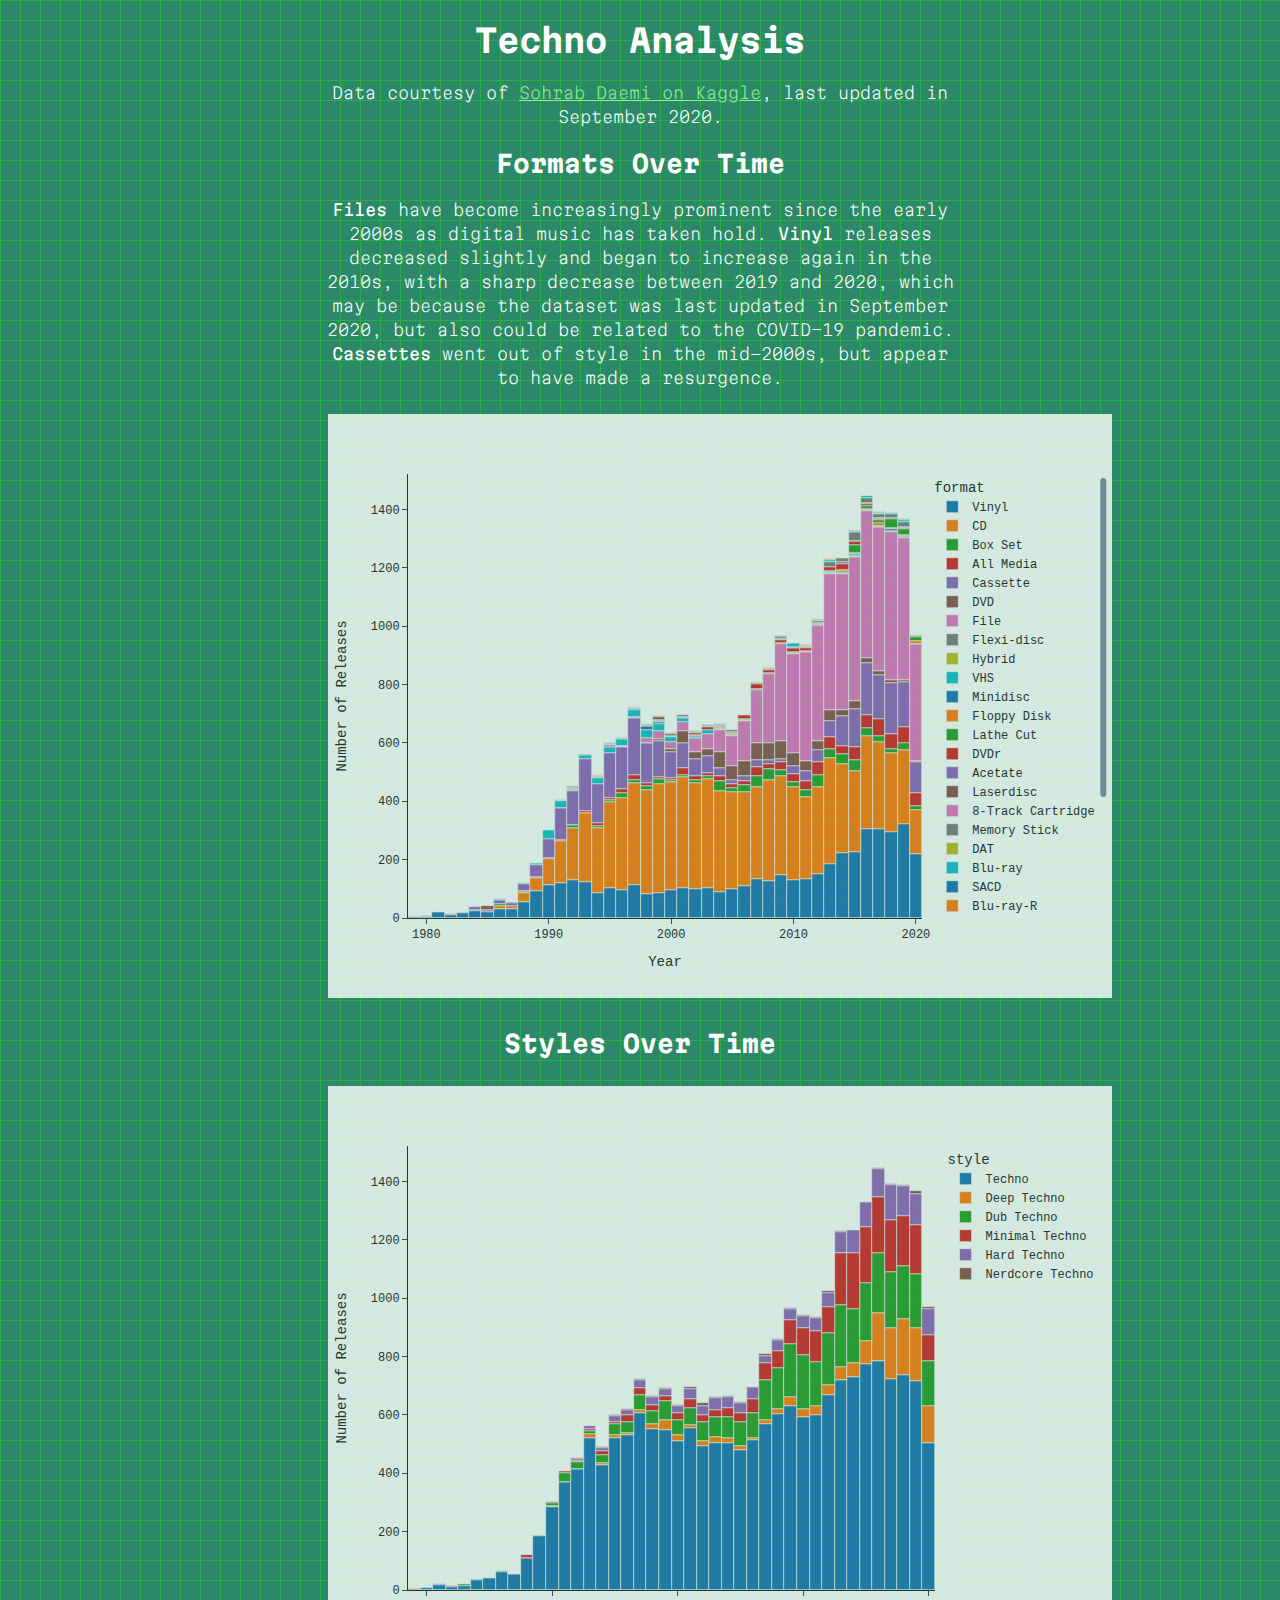
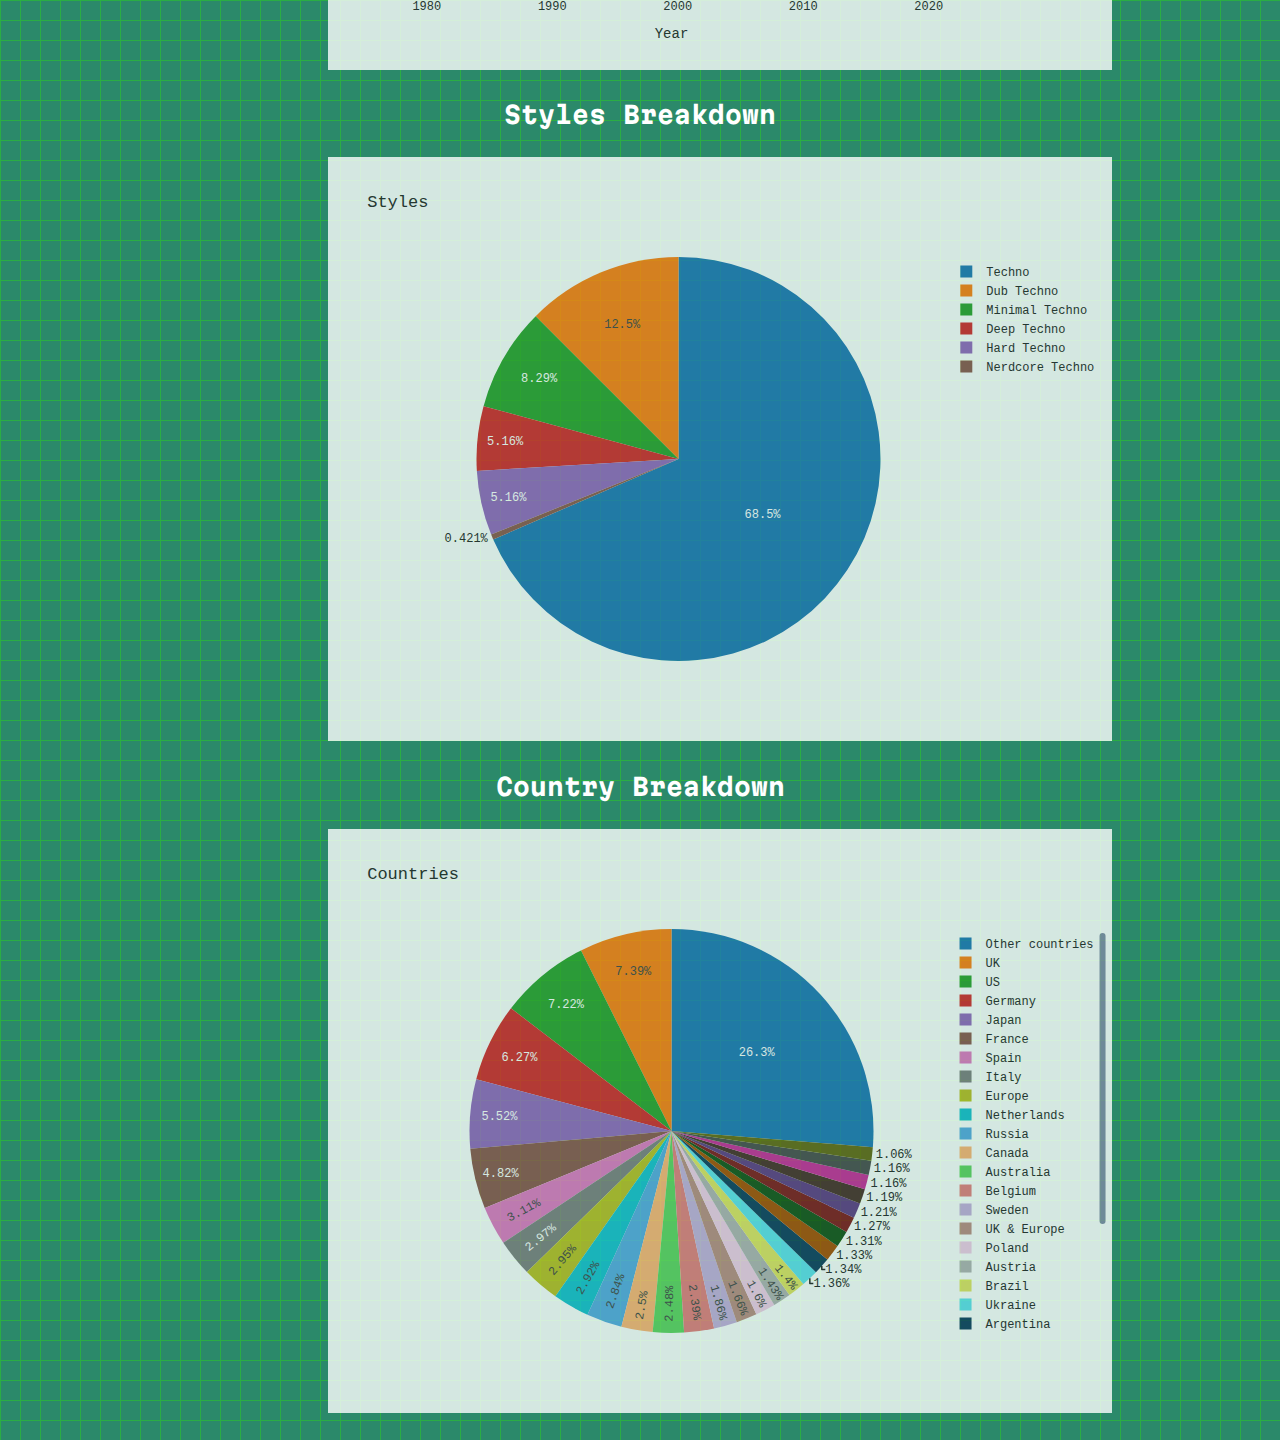
==== index.html @ 3f31d0ef "initial commit" ====
<!DOCTYPE html>
<head>
    <link rel="preconnect" href="https://fonts.googleapis.com">
    <link rel="preconnect" href="https://fonts.gstatic.com" crossorigin>
    <link href="https://fonts.googleapis.com/css2?family=Martian+Mono:wght@100;200;400;500;700;800&display=swap" rel="stylesheet">
    <style>
        @import url('https://fonts.googleapis.com/css2?family=Martian+Mono:wght@100;200;400;500;700;800&display=swap');
        body {
            color: #ffffff;
            text-align: center;
            font-family: 'Martian Mono', monospace;
            background-color: #2b896a;
            background-image:  linear-gradient(#2aad44 1px, transparent 1px), linear-gradient(to right, #2aad44 1px, #2b896a 1px);
            background-size: 20px 20px;
            margin: 1em 20em;
        }
        a {
            color: lightgreen;
        }
        p {
            font-weight: 200;
            font-size: 1em;
            line-height: 1.5em;
        }
        iframe {
            margin: 0;
            padding: 0;
            border: 0;
            opacity: 0.8;
        }
        h1, h2, h3, h4, h5, h6 {
            font-weight: 700;
            letter-spacing: 0em;
        }
    </style>
</head>
<body>
    <h1>Techno Analysis</h1>

    <p>Data courtesy of <a href="https://www.kaggle.com/datasets/sohrabdaemi/discogs-database-all-release-data">Sohrab Daemi on Kaggle</a>, last updated in September 2020.</p>

    <h2>Formats Over Time</h2>
    <p><strong>Files</strong> have become increasingly prominent since the early 2000s as digital music has taken hold. <strong>Vinyl</strong> releases decreased slightly and began to increase again in the 2010s, with a sharp decrease between 2019 and 2020, which may be because the dataset was last updated in September 2020, but also could be related to the COVID-19 pandemic. <strong>Cassettes</strong> went out of style in the mid-2000s, but appear to have made a resurgence.</strong></p>
    <iframe src="fig_format_year.html" width="800" height="600"></iframe>

    <h2>Styles Over Time</h2>
    <iframe src="fig_style_year.html" width="800" height="600"></iframe>

    <h2>Styles Breakdown</h2>
    <iframe src="fig_style_pie.html" width="800" height="600"></iframe>

    <h2>Country Breakdown</h2>
    <iframe src="fig_country_pie.html" width="800" height="600"></iframe>
</body>
</html>
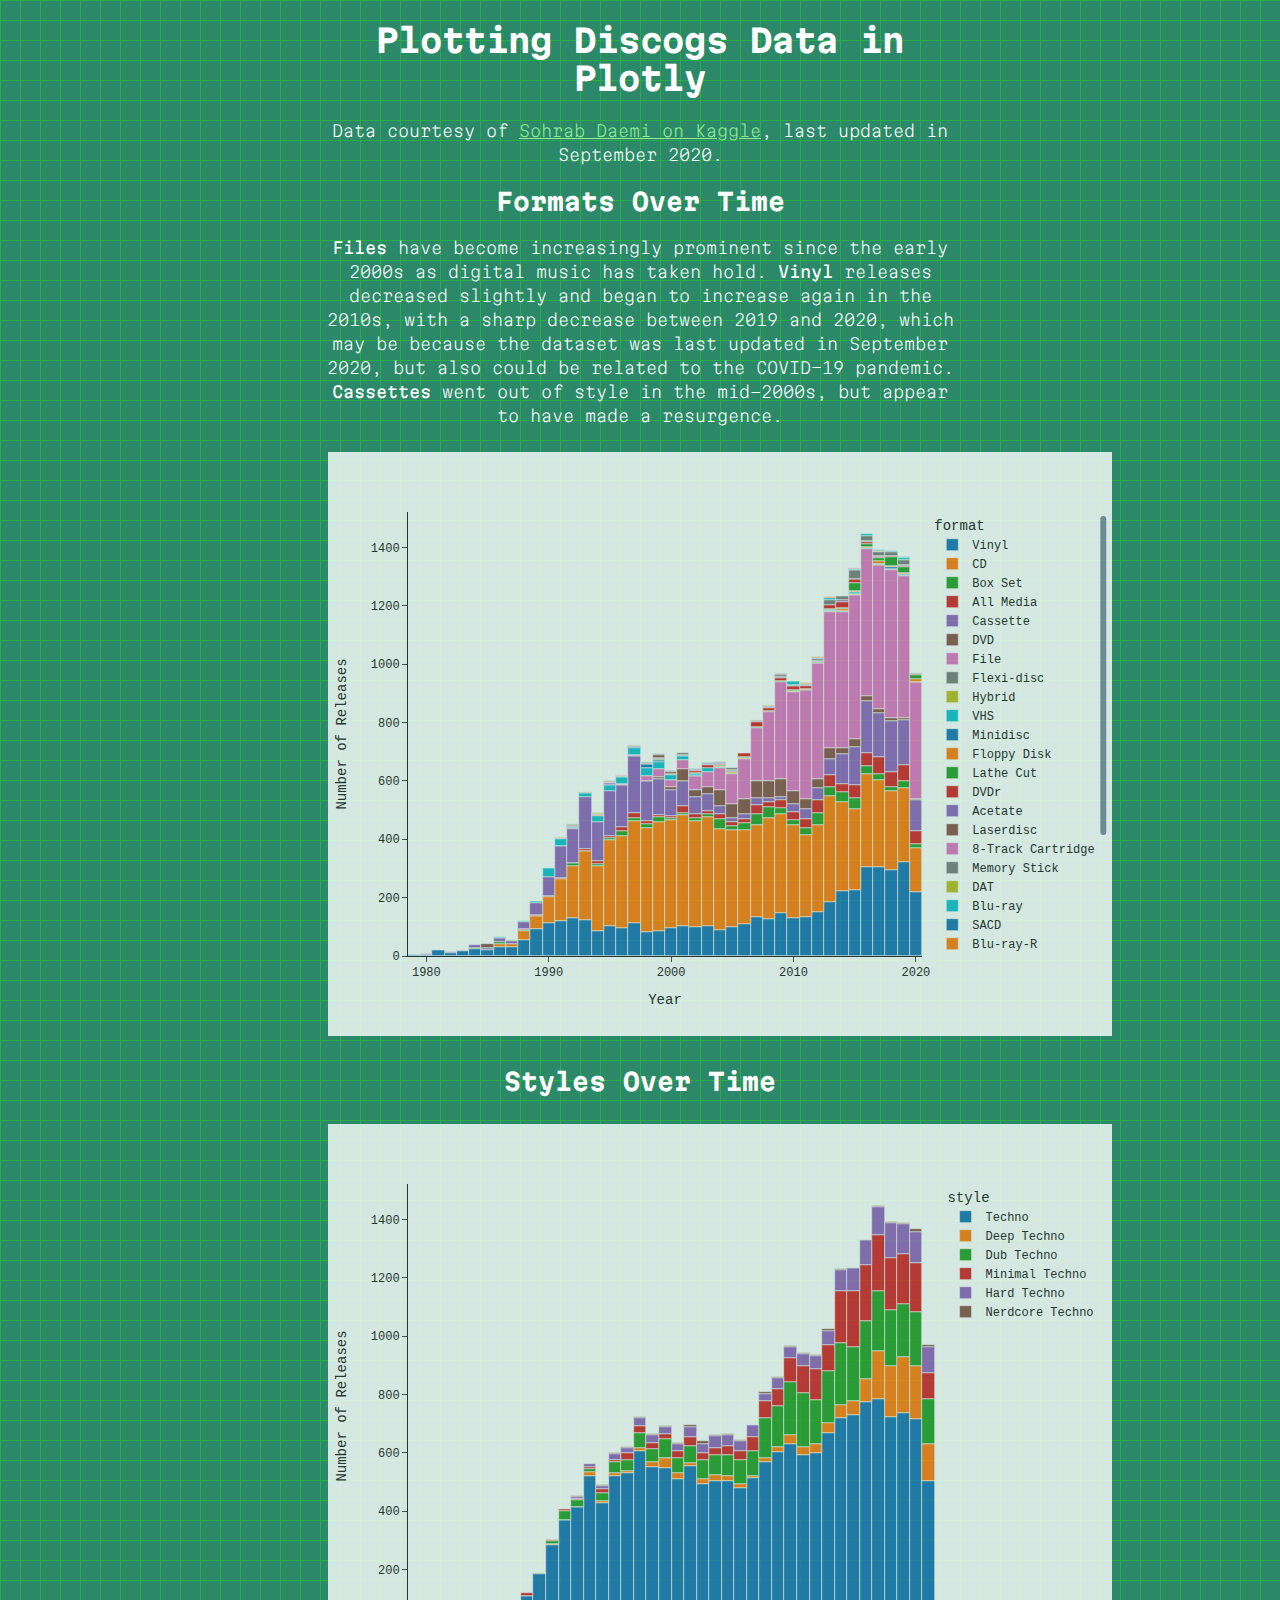
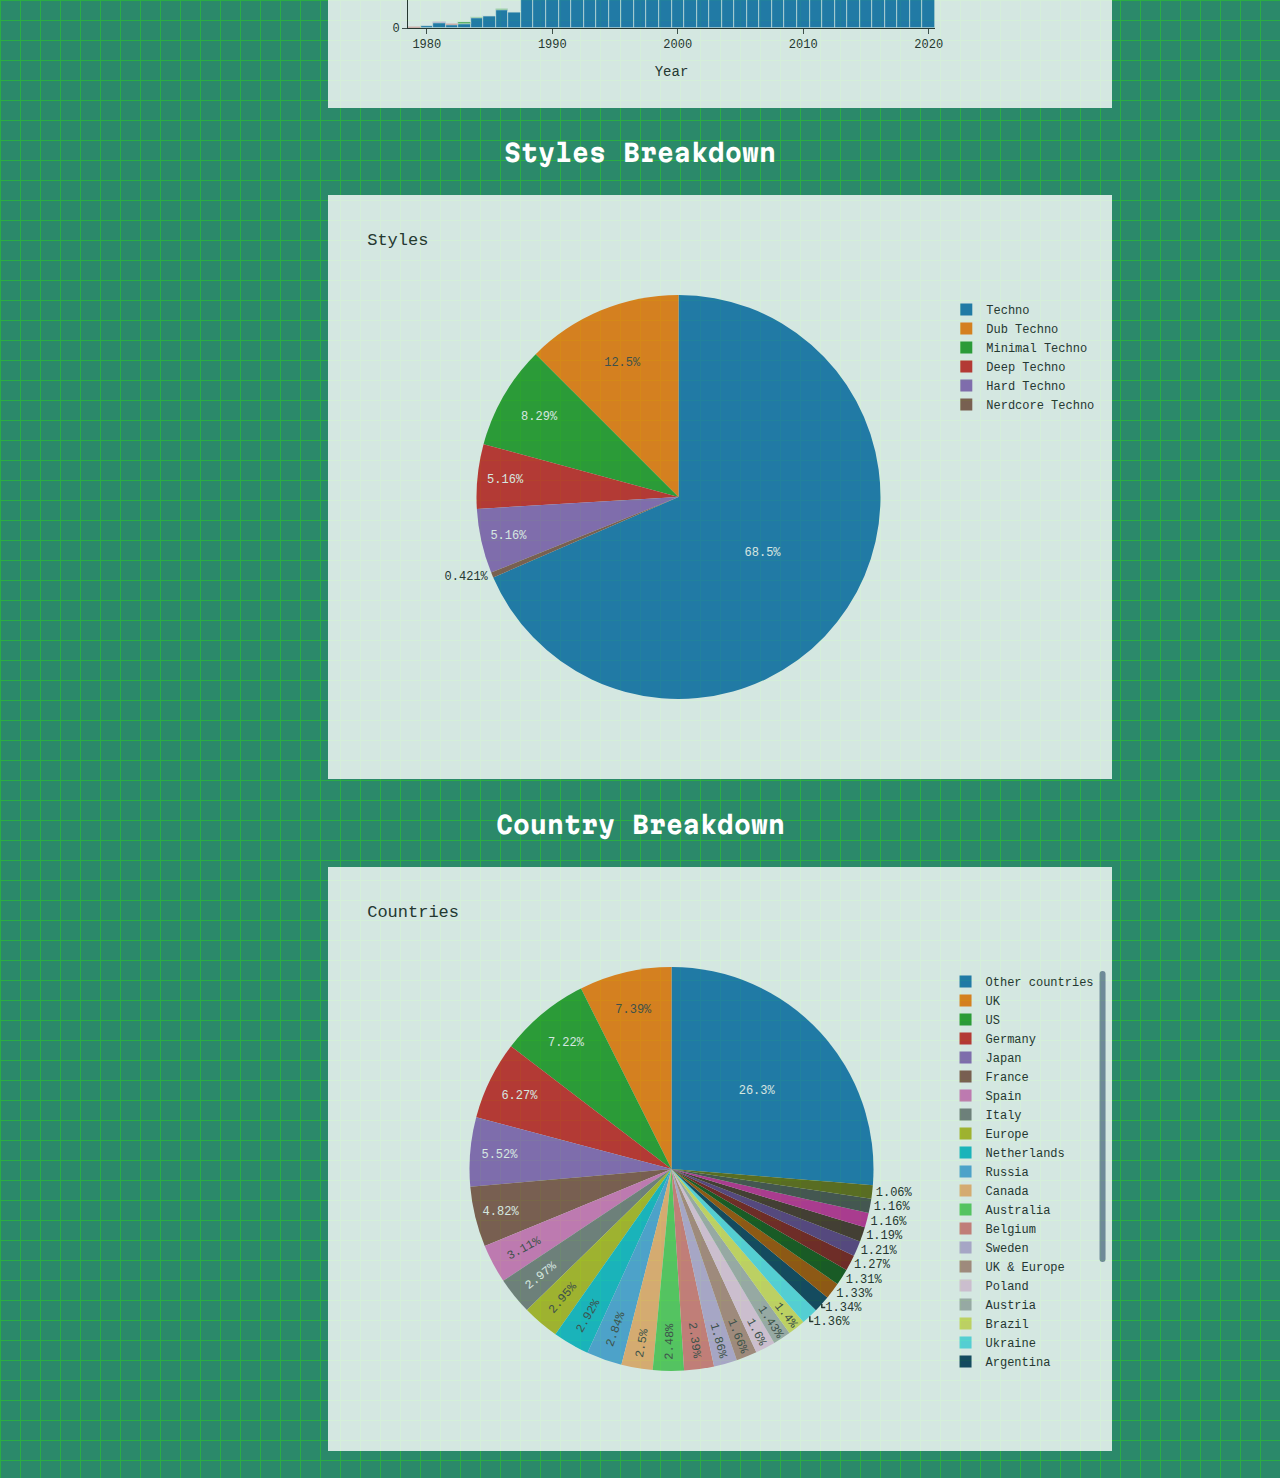
==== commit 6b5bb2d1: "update readme.md" ====
--- a/index.html
+++ b/index.html
@@ -35,7 +35,7 @@
     </style>
 </head>
 <body>
-    <h1>Techno Analysis</h1>
+    <h1>Plotting Discogs Data in Plotly</h1>
 
     <p>Data courtesy of <a href="https://www.kaggle.com/datasets/sohrabdaemi/discogs-database-all-release-data">Sohrab Daemi on Kaggle</a>, last updated in September 2020.</p>
 
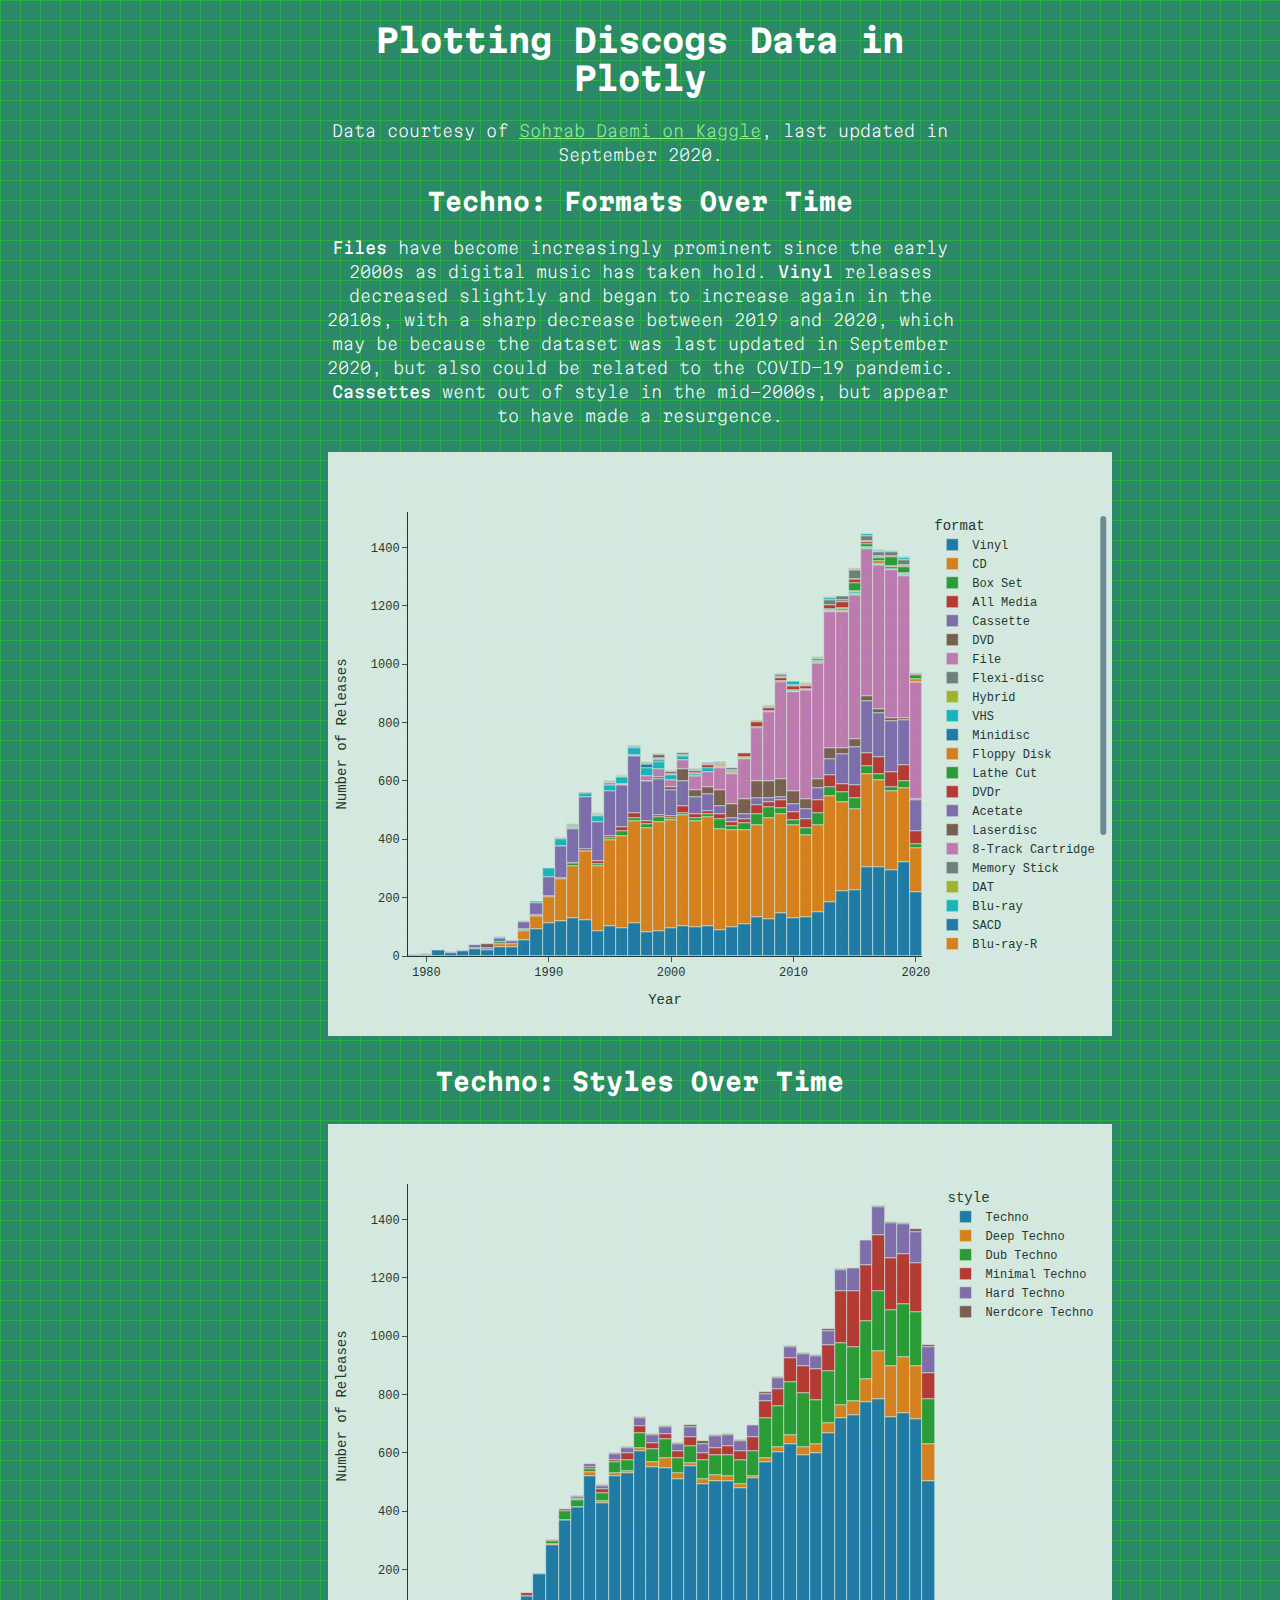
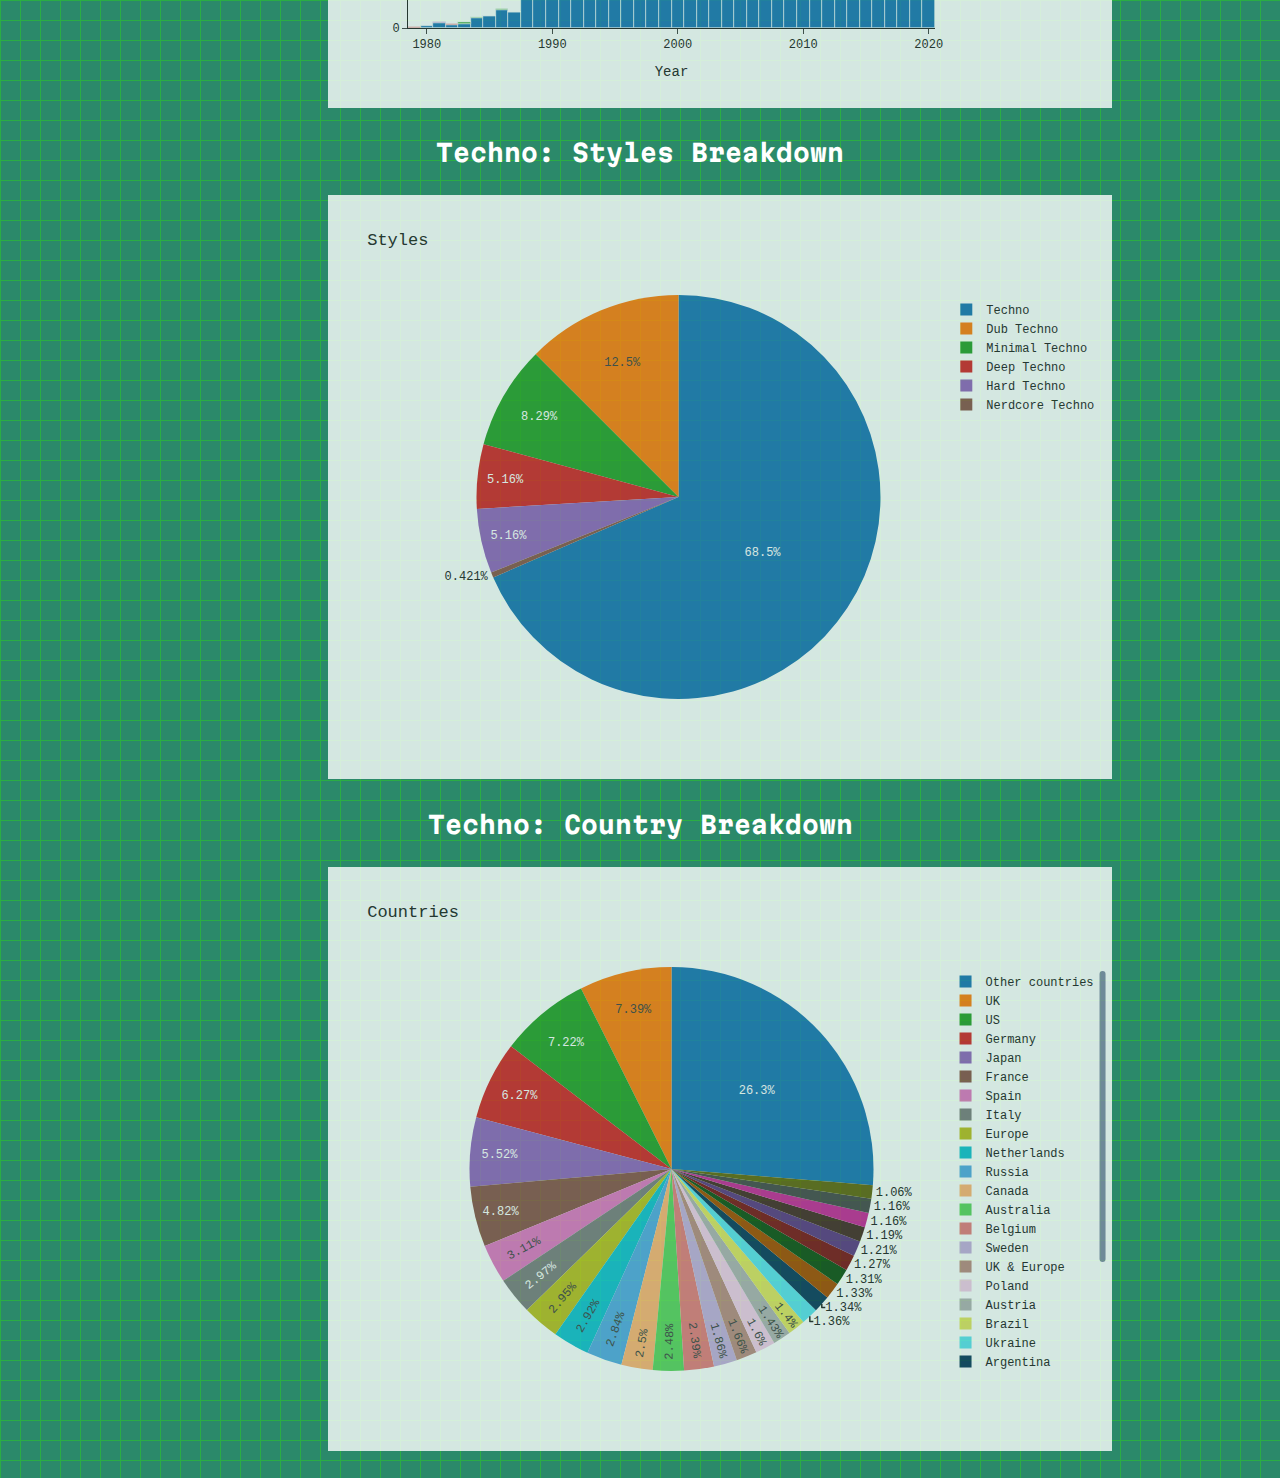
==== commit 2e9802b9: "random.py created and small updates to index" ====
--- a/index.html
+++ b/index.html
@@ -39,17 +39,17 @@
 
     <p>Data courtesy of <a href="https://www.kaggle.com/datasets/sohrabdaemi/discogs-database-all-release-data">Sohrab Daemi on Kaggle</a>, last updated in September 2020.</p>
 
-    <h2>Formats Over Time</h2>
+    <h2>Techno: Formats Over Time</h2>
     <p><strong>Files</strong> have become increasingly prominent since the early 2000s as digital music has taken hold. <strong>Vinyl</strong> releases decreased slightly and began to increase again in the 2010s, with a sharp decrease between 2019 and 2020, which may be because the dataset was last updated in September 2020, but also could be related to the COVID-19 pandemic. <strong>Cassettes</strong> went out of style in the mid-2000s, but appear to have made a resurgence.</strong></p>
     <iframe src="fig_format_year.html" width="800" height="600"></iframe>
 
-    <h2>Styles Over Time</h2>
+    <h2>Techno: Styles Over Time</h2>
     <iframe src="fig_style_year.html" width="800" height="600"></iframe>
 
-    <h2>Styles Breakdown</h2>
+    <h2>Techno: Styles Breakdown</h2>
     <iframe src="fig_style_pie.html" width="800" height="600"></iframe>
 
-    <h2>Country Breakdown</h2>
+    <h2>Techno: Country Breakdown</h2>
     <iframe src="fig_country_pie.html" width="800" height="600"></iframe>
 </body>
 </html>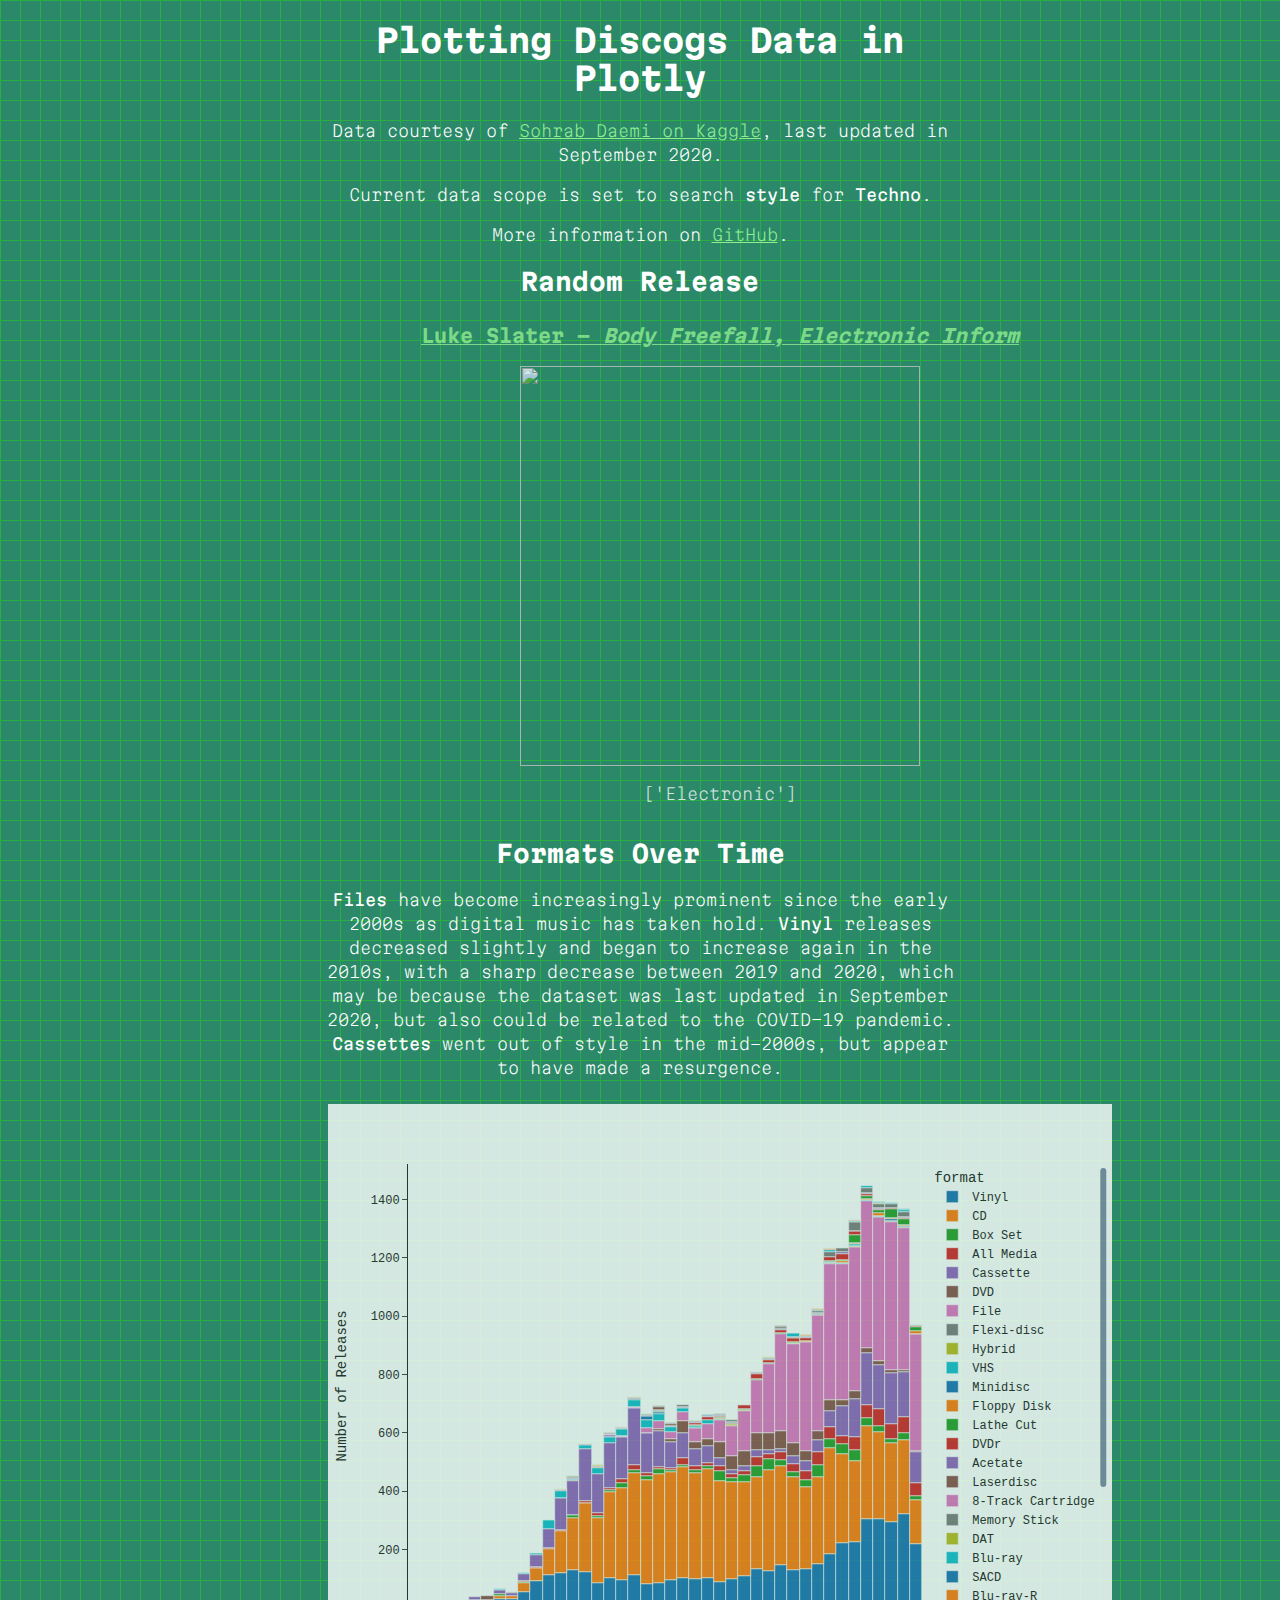
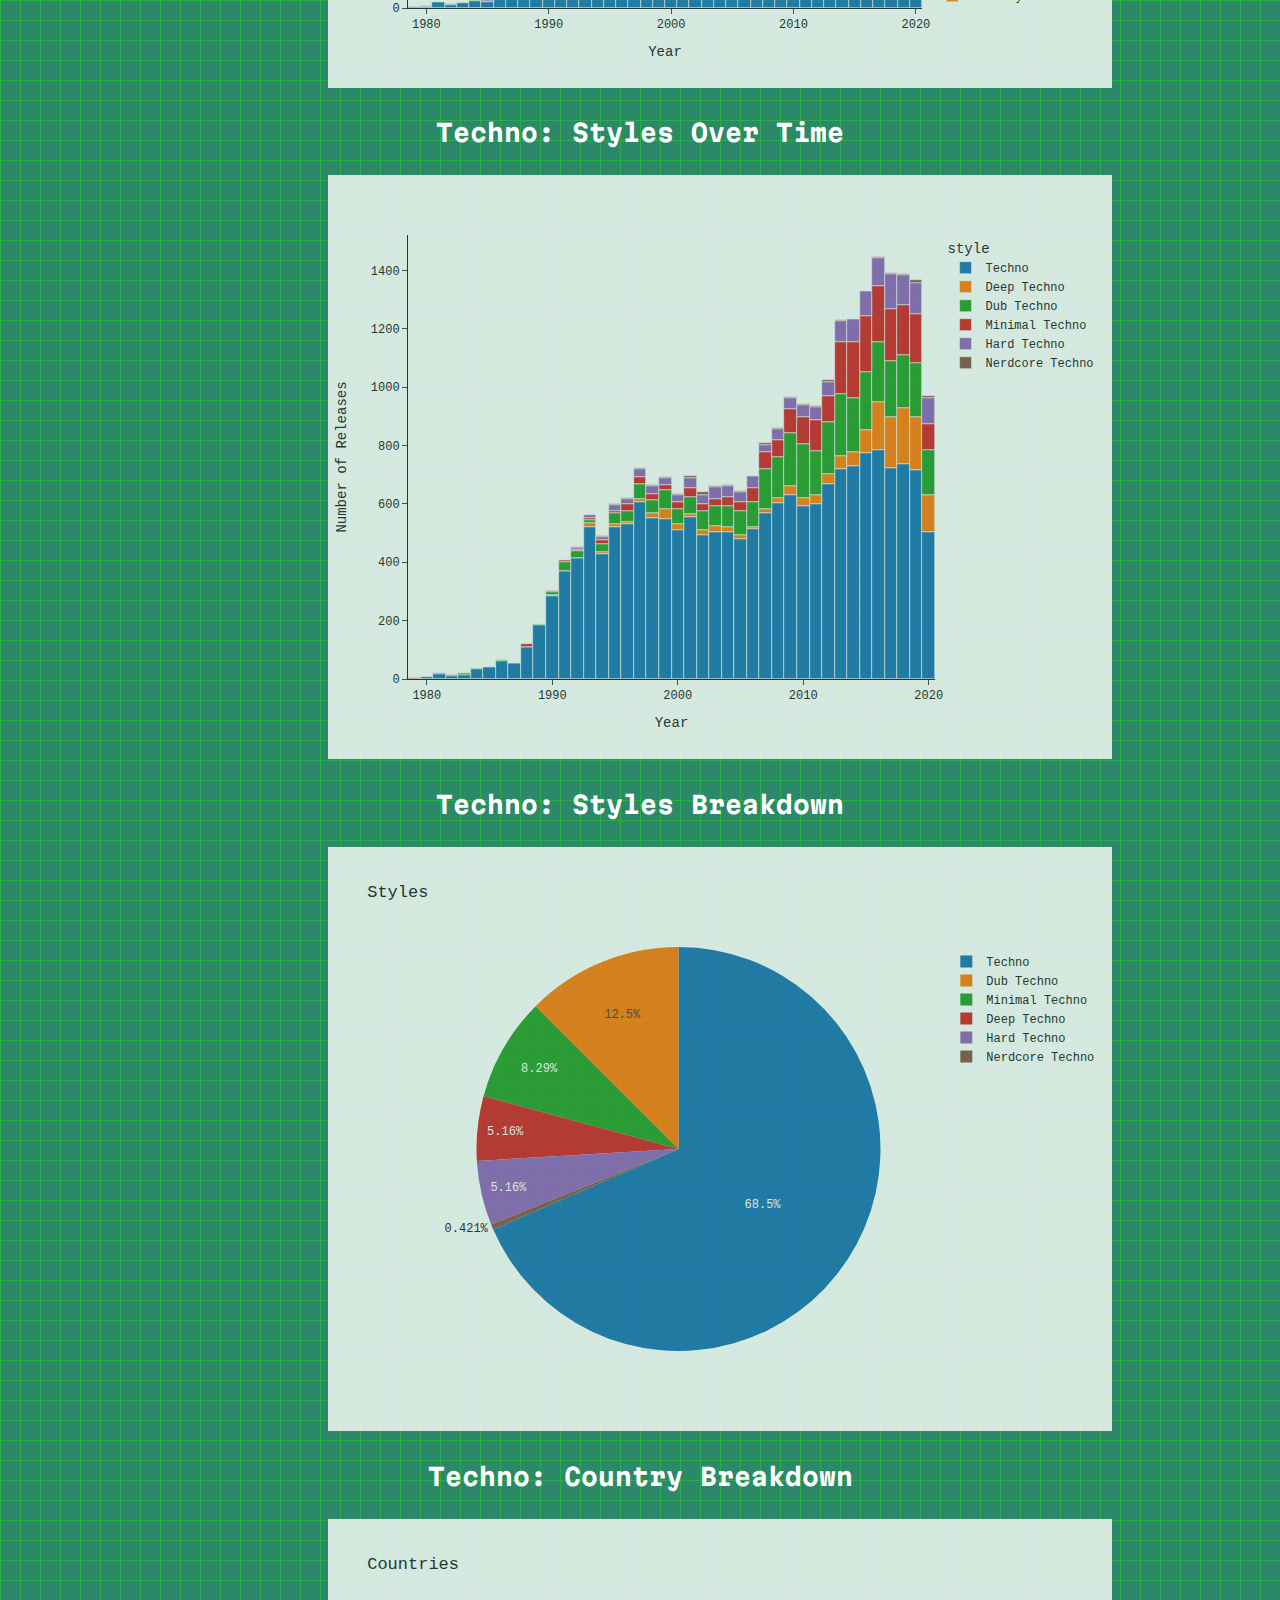
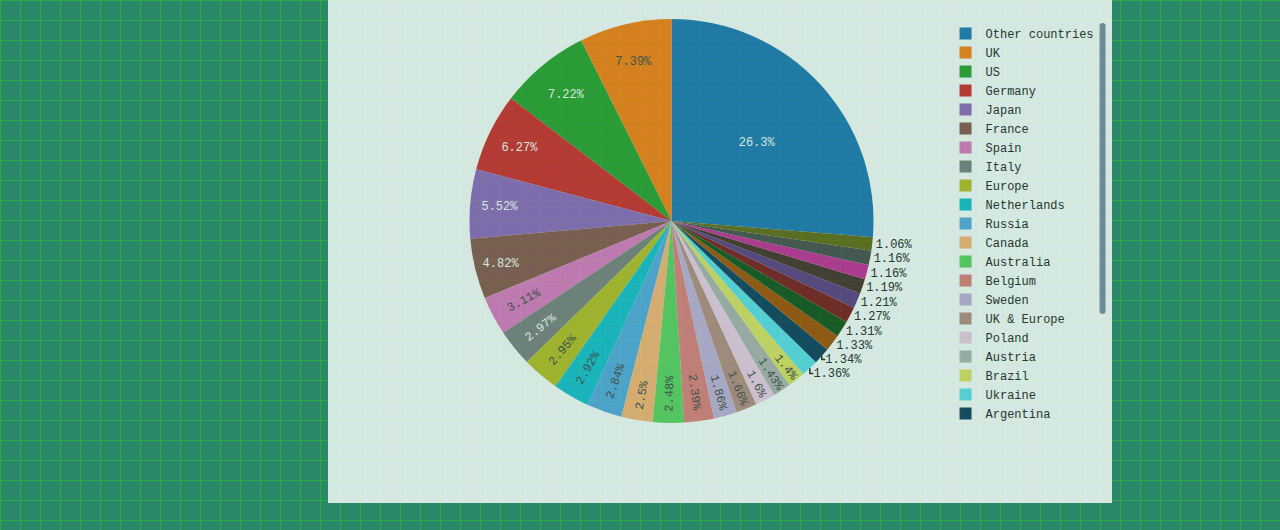
==== commit e29560ad: "random release generator + readme and index updates" ====
--- a/index.html
+++ b/index.html
@@ -1,45 +1,29 @@
 <!DOCTYPE html>
 <head>
+    <title></title>
     <link rel="preconnect" href="https://fonts.googleapis.com">
     <link rel="preconnect" href="https://fonts.gstatic.com" crossorigin>
     <link href="https://fonts.googleapis.com/css2?family=Martian+Mono:wght@100;200;400;500;700;800&display=swap" rel="stylesheet">
+    <link rel="stylesheet" href="style.css">
     <style>
-        @import url('https://fonts.googleapis.com/css2?family=Martian+Mono:wght@100;200;400;500;700;800&display=swap');
-        body {
-            color: #ffffff;
-            text-align: center;
-            font-family: 'Martian Mono', monospace;
-            background-color: #2b896a;
-            background-image:  linear-gradient(#2aad44 1px, transparent 1px), linear-gradient(to right, #2aad44 1px, #2b896a 1px);
-            background-size: 20px 20px;
-            margin: 1em 20em;
-        }
-        a {
-            color: lightgreen;
-        }
-        p {
-            font-weight: 200;
-            font-size: 1em;
-            line-height: 1.5em;
-        }
-        iframe {
-            margin: 0;
-            padding: 0;
-            border: 0;
-            opacity: 0.8;
-        }
-        h1, h2, h3, h4, h5, h6 {
-            font-weight: 700;
-            letter-spacing: 0em;
-        }
+    body {
+        background-color: #2b896a;
+        background-image:  linear-gradient(#2aad44 1px, transparent 1px), linear-gradient(to right, #2aad44 1px, #2b896a 1px);
+        background-size: 20px 20px;
+        margin: 1em 20em;
+    }
     </style>
 </head>
 <body>
     <h1>Plotting Discogs Data in Plotly</h1>
 
     <p>Data courtesy of <a href="https://www.kaggle.com/datasets/sohrabdaemi/discogs-database-all-release-data">Sohrab Daemi on Kaggle</a>, last updated in September 2020.</p>
+    <p>Current data scope is set to search <strong>style</strong> for <strong>Techno</strong>.</p>
+    <p>More information on <a href="https://github.com/notalyce/info-664">GitHub</a>.</p>
+    <h2>Random Release</h2>
+    <iframe src="random_release.html" width="800" height="500"></iframe>
 
-    <h2>Techno: Formats Over Time</h2>
+    <h2>Formats Over Time</h2>
     <p><strong>Files</strong> have become increasingly prominent since the early 2000s as digital music has taken hold. <strong>Vinyl</strong> releases decreased slightly and began to increase again in the 2010s, with a sharp decrease between 2019 and 2020, which may be because the dataset was last updated in September 2020, but also could be related to the COVID-19 pandemic. <strong>Cassettes</strong> went out of style in the mid-2000s, but appear to have made a resurgence.</strong></p>
     <iframe src="fig_format_year.html" width="800" height="600"></iframe>
 
@@ -51,5 +35,6 @@
 
     <h2>Techno: Country Breakdown</h2>
     <iframe src="fig_country_pie.html" width="800" height="600"></iframe>
+
 </body>
 </html>--- a/style.css
+++ b/style.css
@@ -0,0 +1,24 @@
+@import url('https://fonts.googleapis.com/css2?family=Martian+Mono:wght@100;200;400;500;700;800&display=swap');
+body {
+    color: #ffffff;
+    text-align: center;
+    font-family: 'Martian Mono', monospace;
+}
+a {
+    color: lightgreen;
+}
+p {
+    font-weight: 200;
+    font-size: 1em;
+    line-height: 1.5em;
+}
+iframe {
+    margin: 0;
+    padding: 0;
+    border: 0;
+    opacity: 0.8;
+}
+h1, h2, h3, h4, h5, h6 {
+    font-weight: 700;
+    letter-spacing: 0em;
+}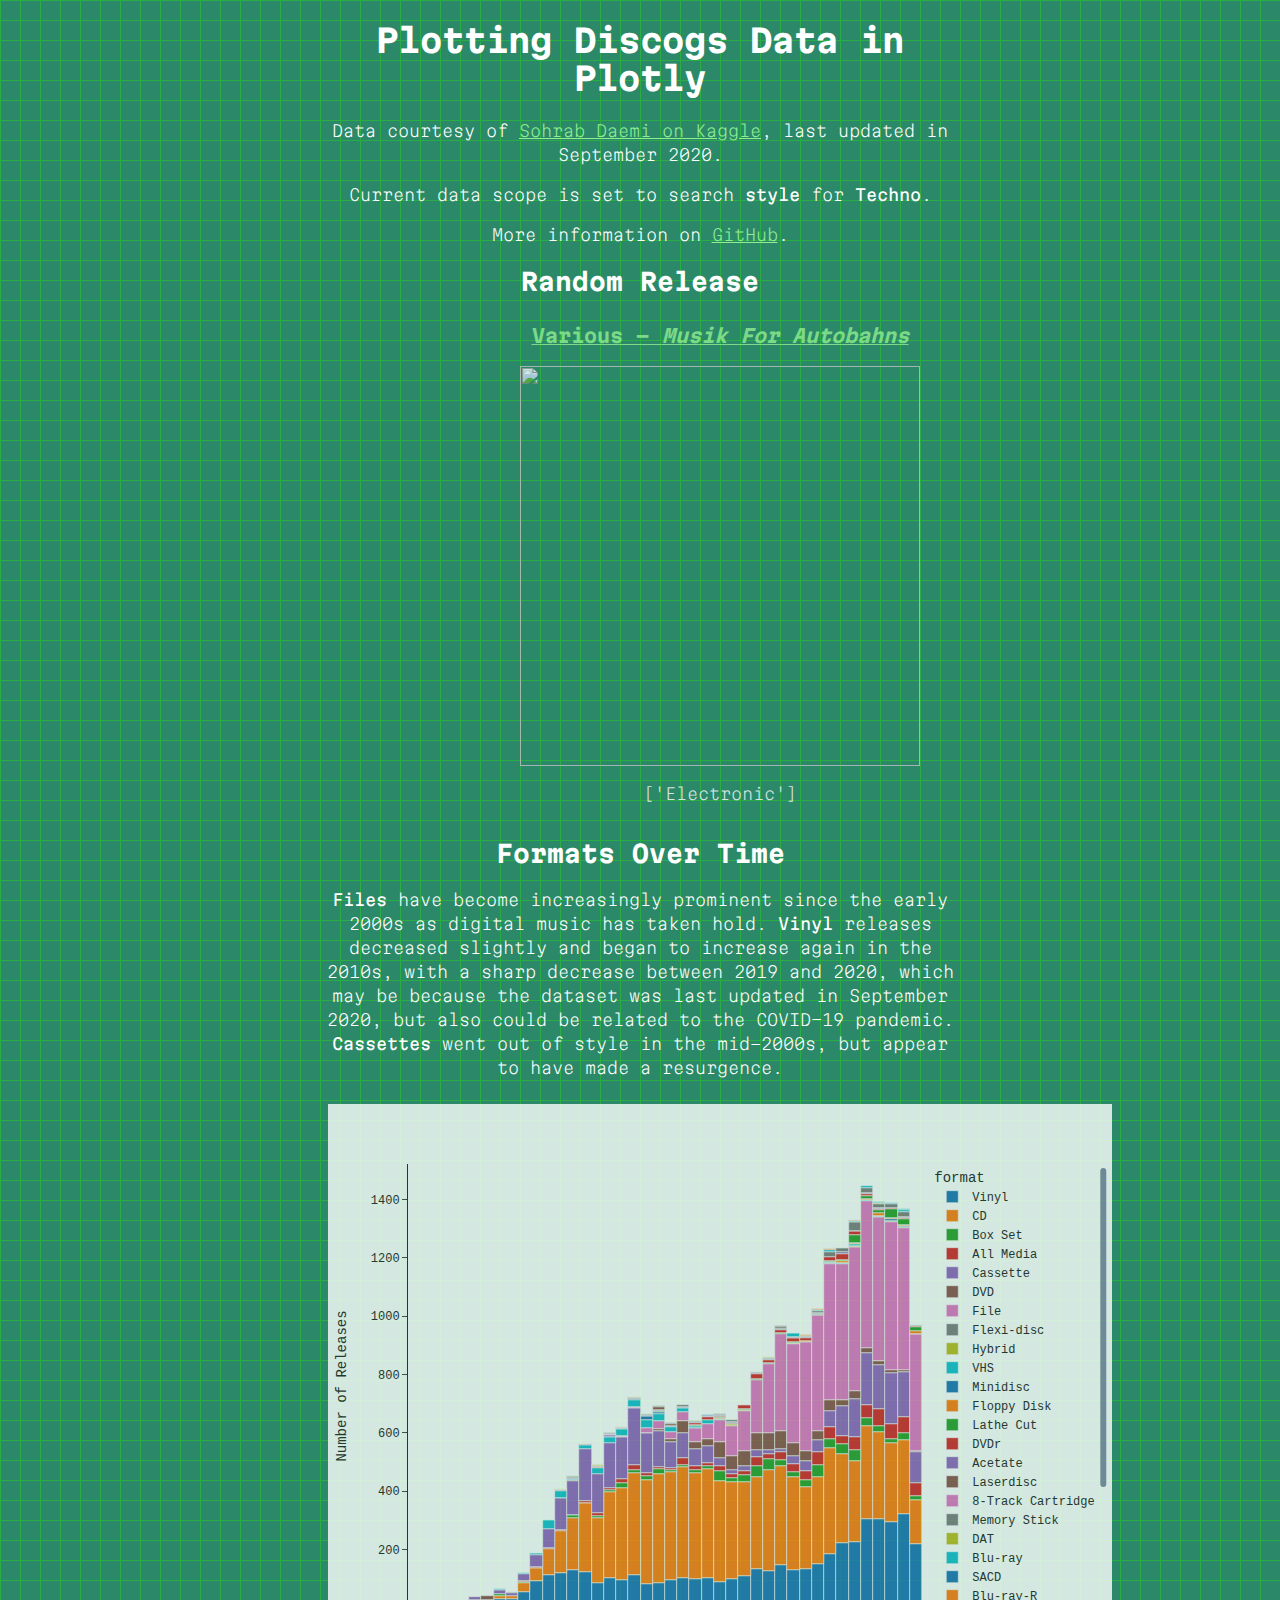
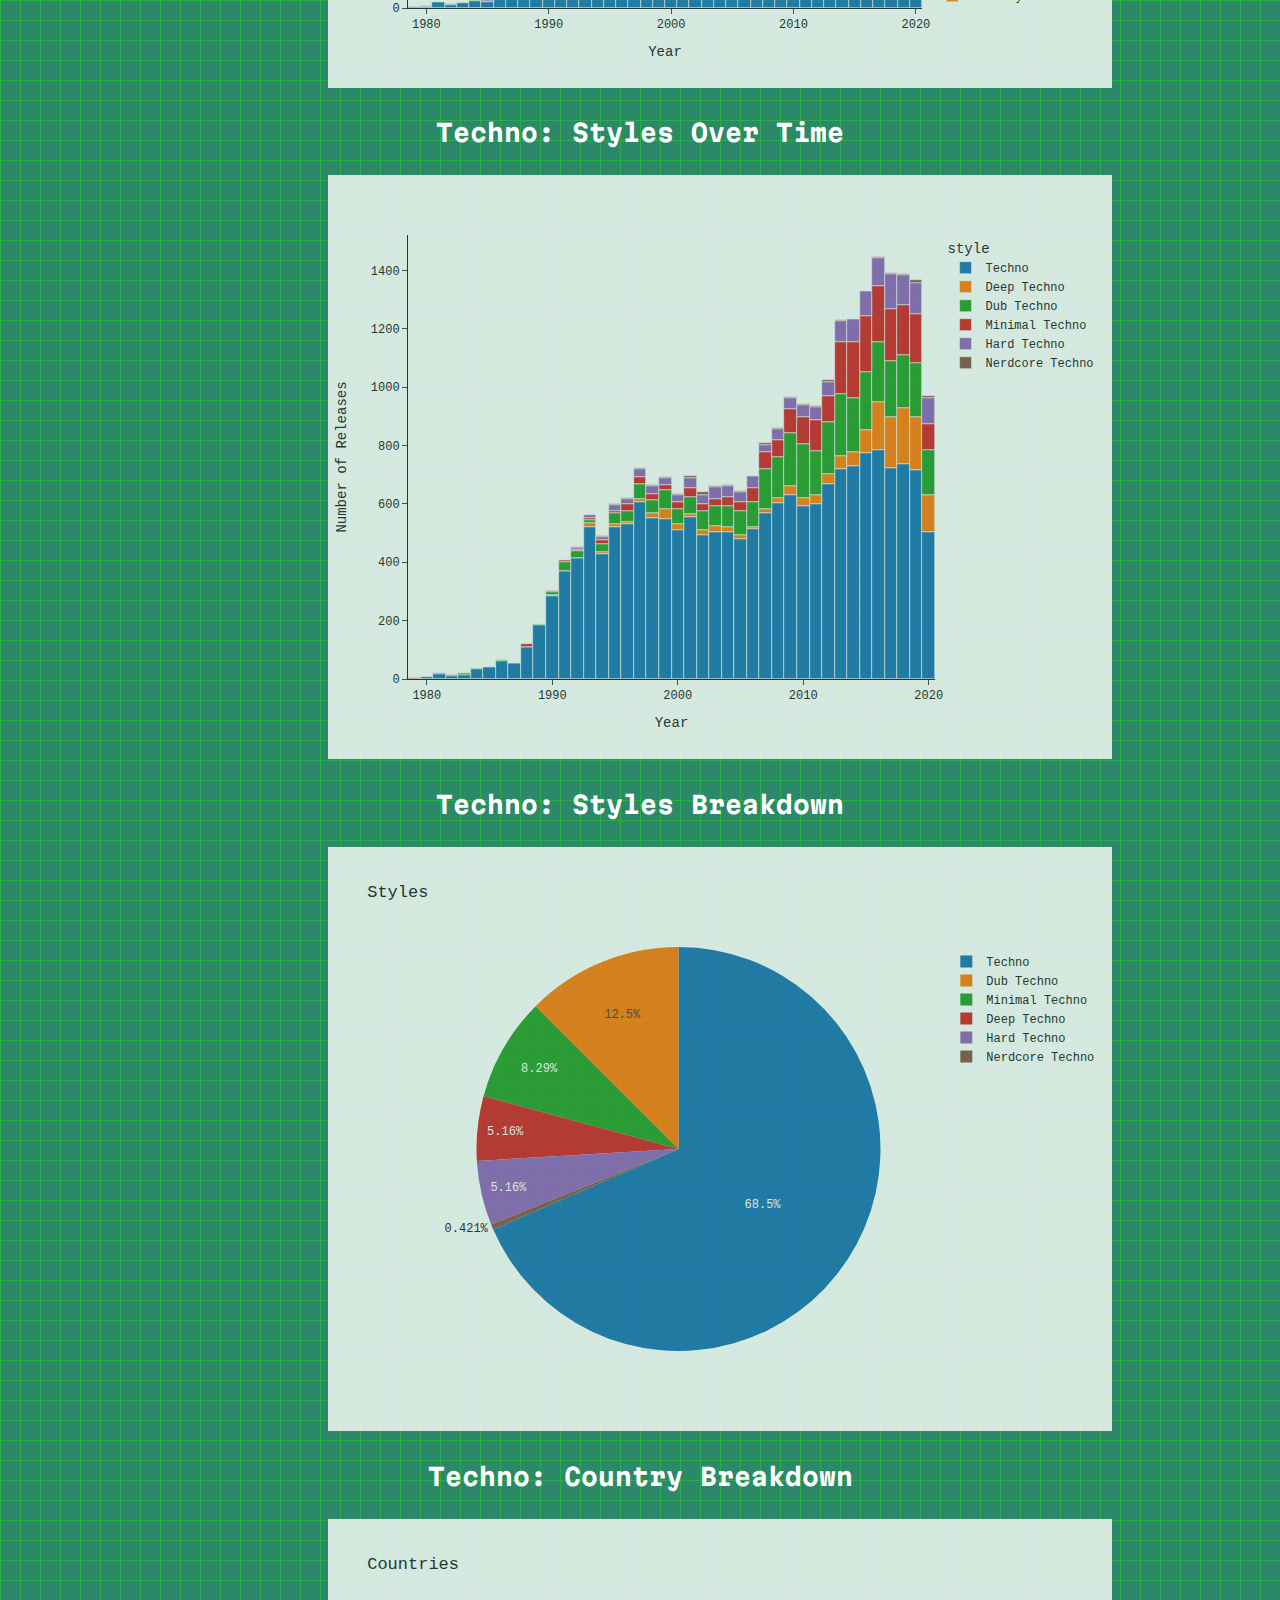
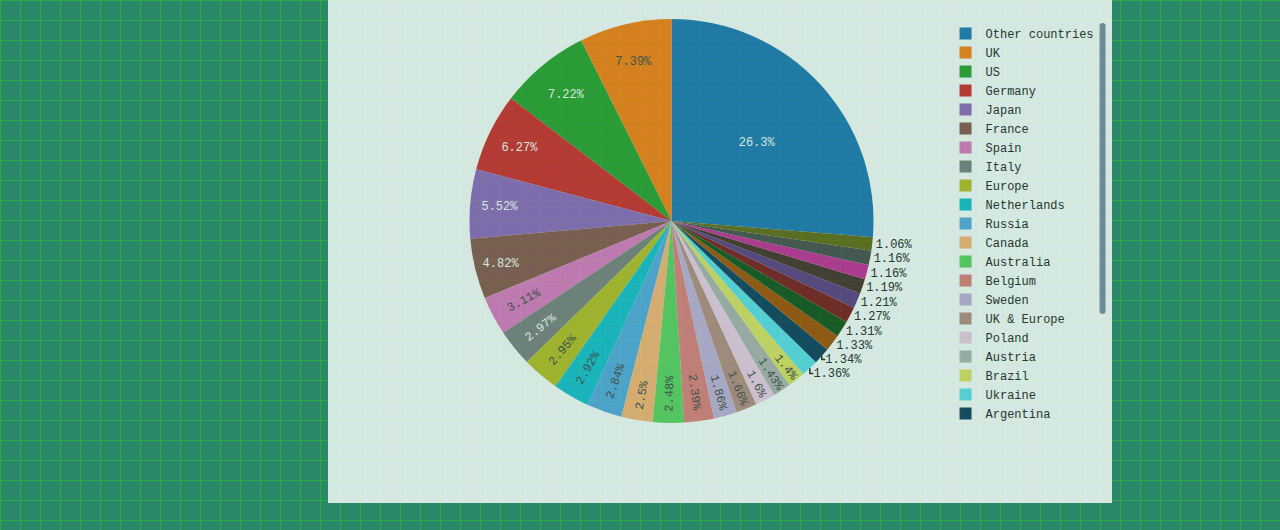
==== commit e7a060bd: "add title to index.html" ====
--- a/index.html
+++ b/index.html
@@ -1,6 +1,6 @@
 <!DOCTYPE html>
 <head>
-    <title></title>
+    <title>Plotting Discogs Data in Plotly - INFO-664</title>
     <link rel="preconnect" href="https://fonts.googleapis.com">
     <link rel="preconnect" href="https://fonts.gstatic.com" crossorigin>
     <link href="https://fonts.googleapis.com/css2?family=Martian+Mono:wght@100;200;400;500;700;800&display=swap" rel="stylesheet">
